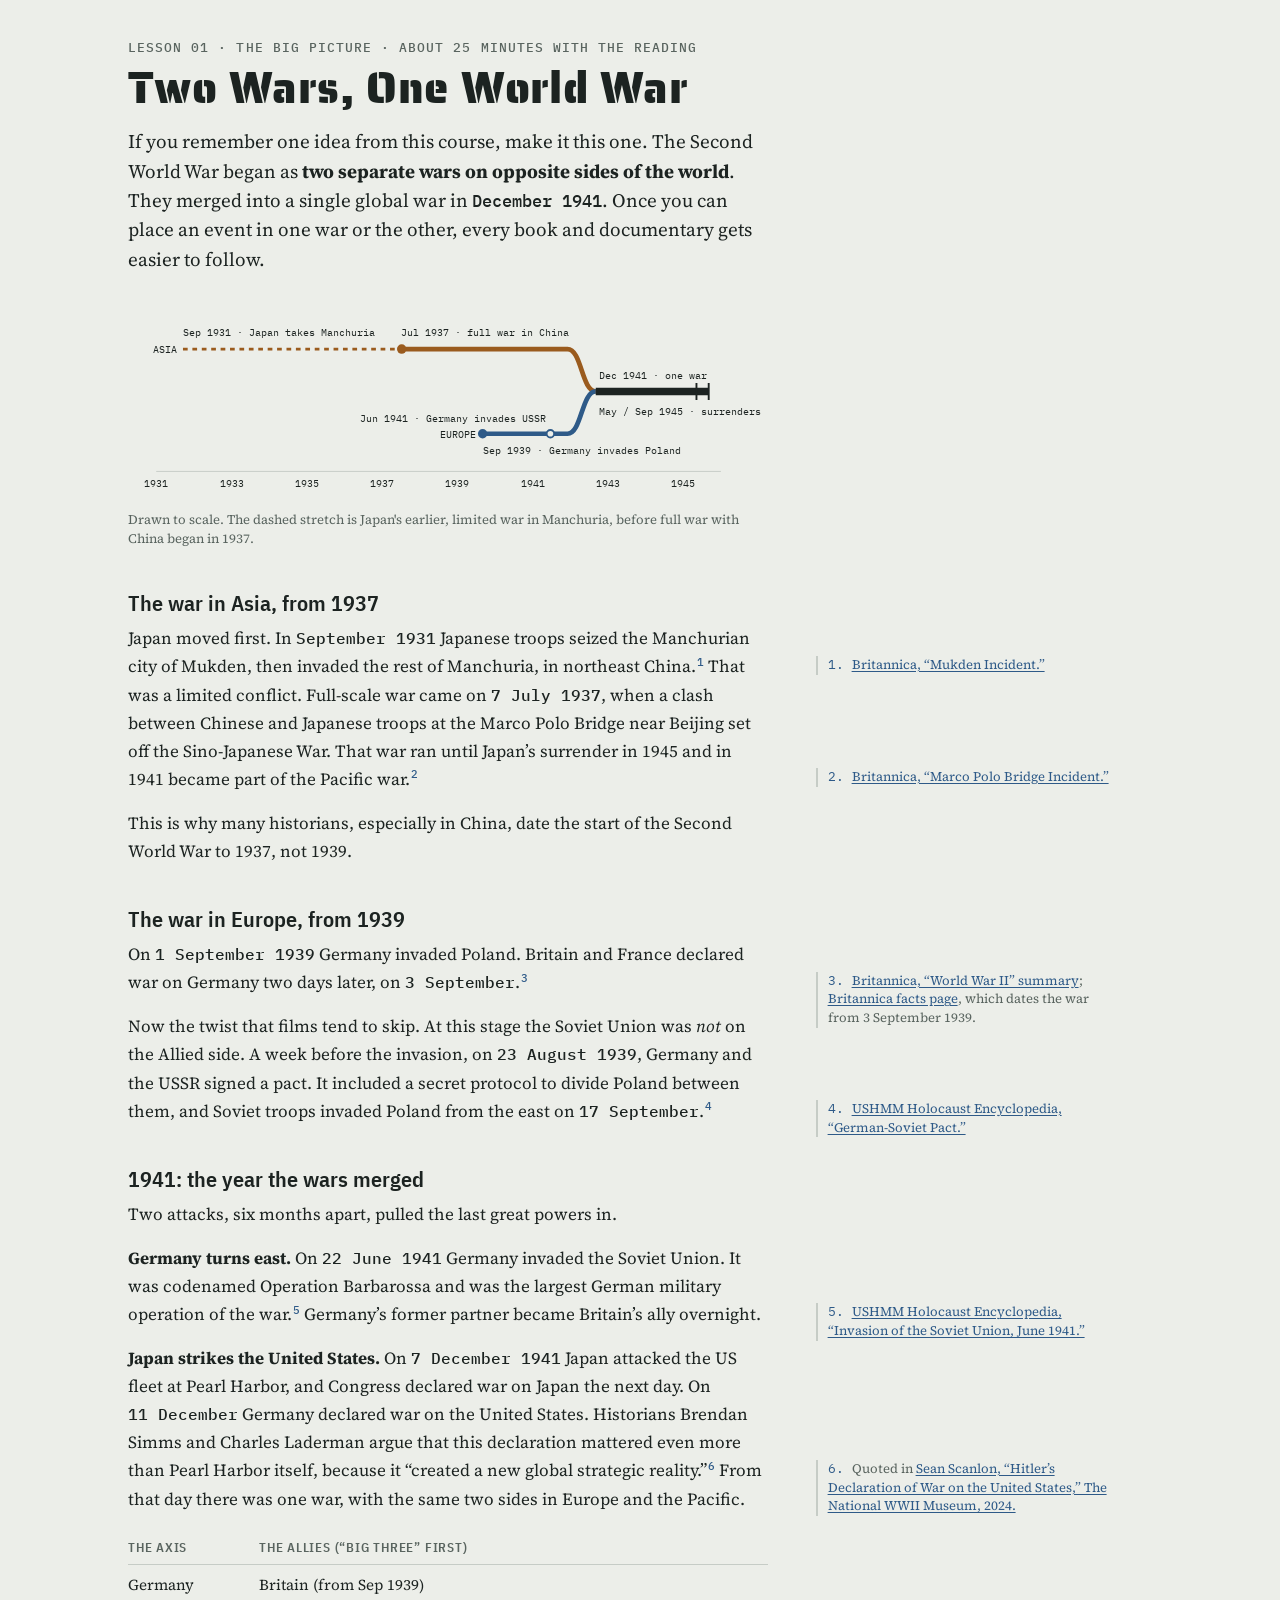
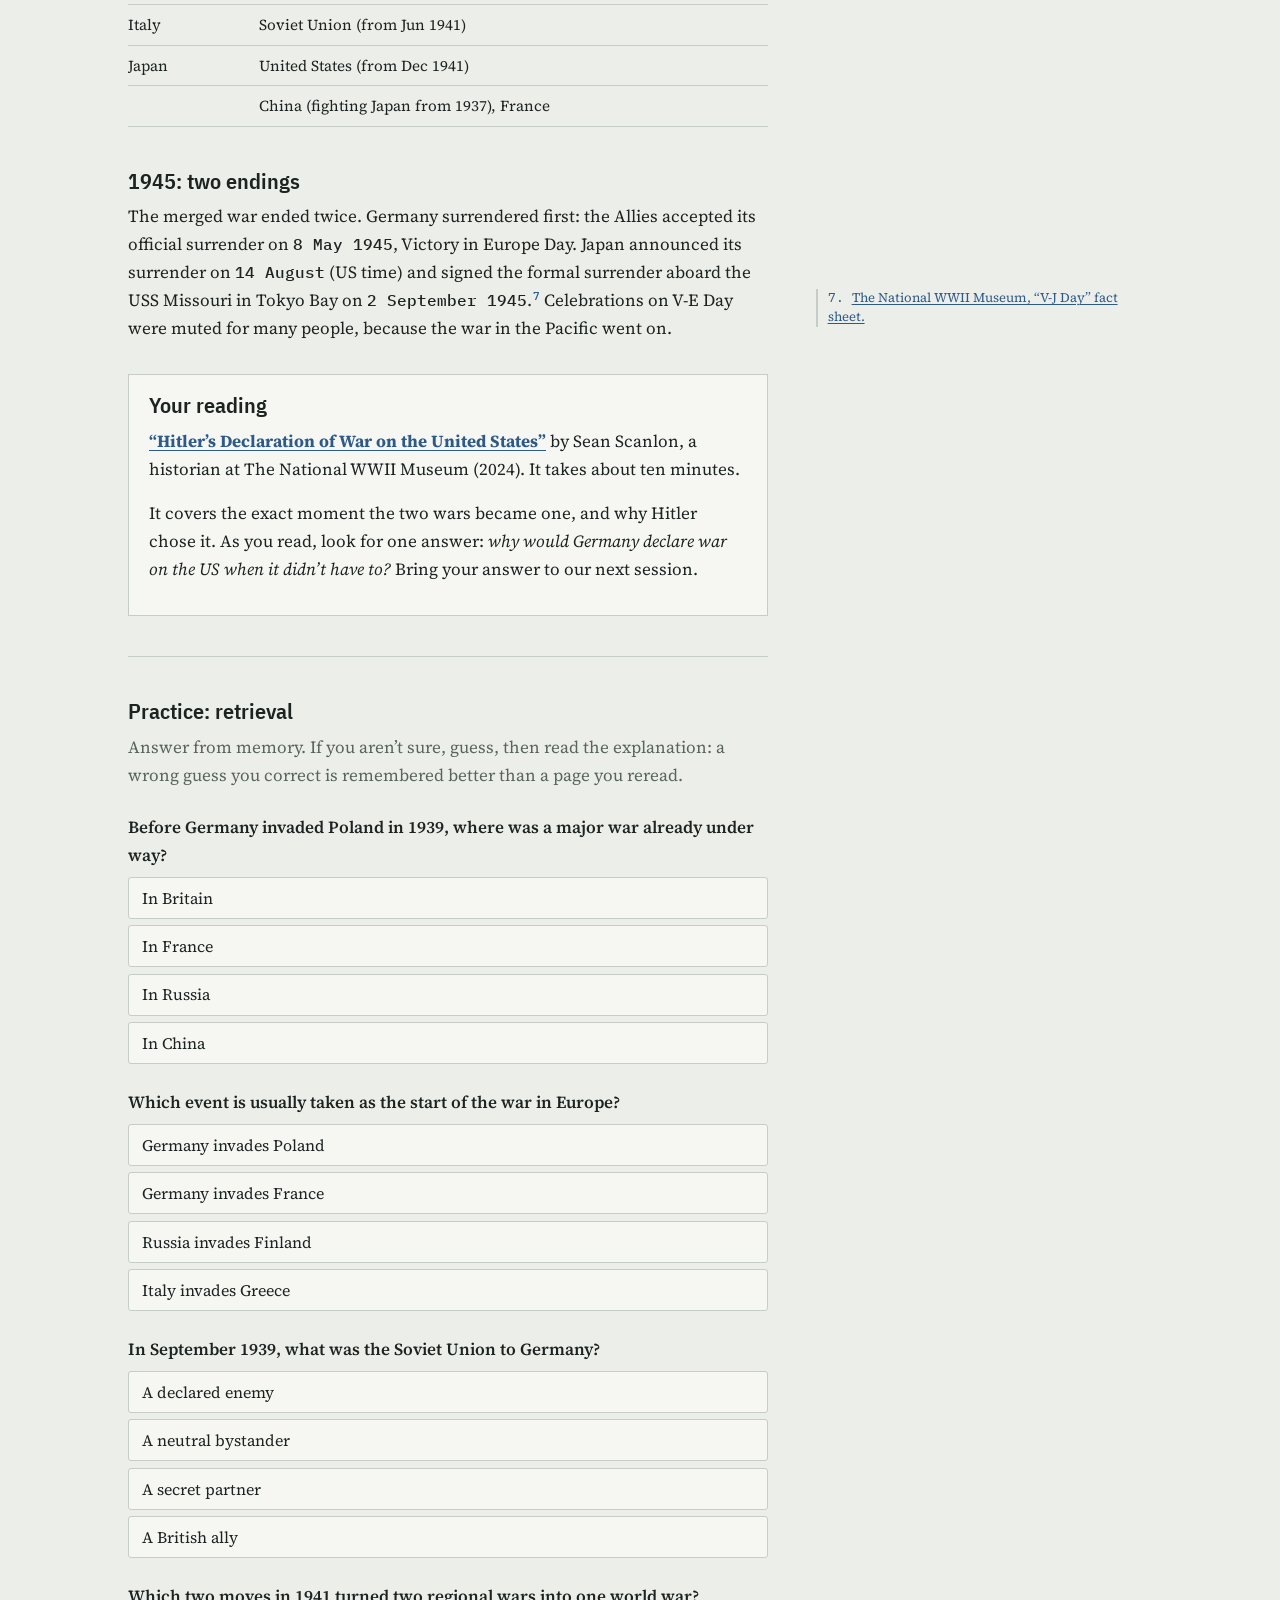
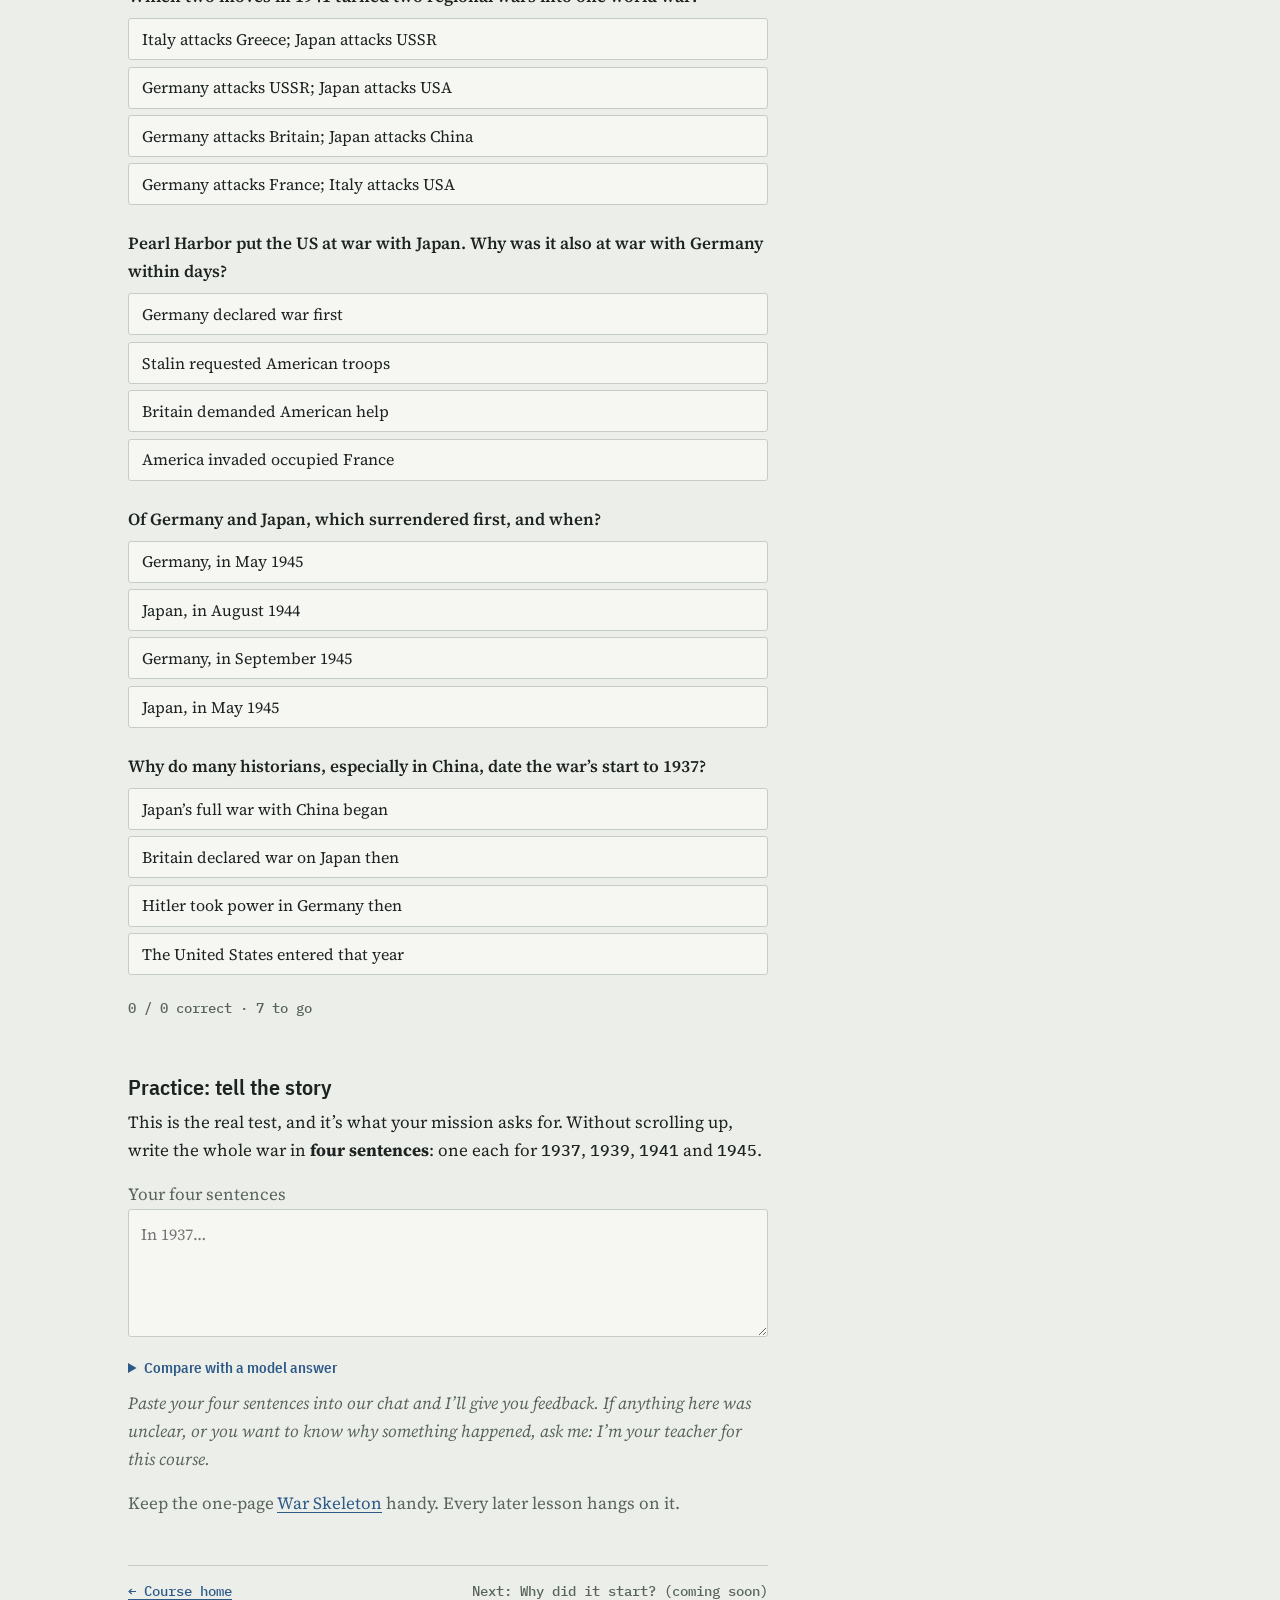
==== lessons/0001-two-wars-one-world-war.html @ a51e7aad "Set up WWII teaching workspace and lesson 1: Two Wars, One World War Co-Authored-By: Claude Opus 5.5" ====
<!doctype html>
<html lang="en">
<head>
<meta charset="utf-8">
<meta name="viewport" content="width=device-width, initial-scale=1, viewport-fit=cover">
<title>Two Wars, One World War</title>
<link rel="stylesheet" href="../assets/style.css">
</head>
<body>
<div class="wrap">
<article>

<p class="eyebrow">Lesson 01 · The big picture · about 25 minutes with the reading</p>
<h1>Two Wars, One World War</h1>

<p class="lead">If you remember one idea from this course, make it this one. The Second World War began as <strong>two separate wars on opposite sides of the world</strong>. They merged into a single global war in <span class="date">December 1941</span>. Once you can place an event in one war or the other, every book and documentary gets easier to follow.</p>

<figure>
<div class="scroll">
<svg viewBox="0 0 680 205" width="100%" role="img" aria-labelledby="tl-title tl-desc" style="min-width:560px">
  <title id="tl-title">Two wars merging</title>
  <desc id="tl-desc">A timeline from 1931 to 1945. The war in Asia starts in 1931 and becomes full war in 1937. The war in Europe starts in 1939. In December 1941 the two lines merge into one, which ends with surrenders in May and September 1945.</desc>
  <g font-size="11">
    <!-- x = 30 + (year - 1931) * 40 -->
    <path d="M58.4,50 H290.8" stroke="var(--asia)" stroke-width="3" stroke-dasharray="5 5" fill="none"/>
    <path d="M290.8,50 H467 C482,50 482,95 497,95" stroke="var(--asia)" stroke-width="5" fill="none"/>
    <path d="M376.8,140 H467 C482,140 482,95 497,95" stroke="var(--europe)" stroke-width="5" fill="none"/>
    <path d="M497,95 H617" stroke="var(--ink)" stroke-width="8" fill="none"/>
    <circle cx="290.8" cy="50" r="5" fill="var(--asia)"/>
    <circle cx="376.8" cy="140" r="5" fill="var(--europe)"/>
    <circle cx="448.8" cy="140" r="4" fill="var(--paper)" stroke="var(--europe)" stroke-width="2"/>
    <path d="M604,86 V104 M617,86 V104" stroke="var(--ink)" stroke-width="2" fill="none"/>

    <text x="52" y="54" text-anchor="end" fill="var(--asia)">ASIA</text>
    <text x="370" y="144" text-anchor="end" fill="var(--europe)">EUROPE</text>
    <text x="58" y="36">Sep 1931 · Japan takes Manchuria</text>
    <text x="290" y="36">Jul 1937 · full war in China</text>
    <text x="377" y="162">Sep 1939 · Germany invades Poland</text>
    <text x="444" y="128" text-anchor="end">Jun 1941 · Germany invades USSR</text>
    <text x="500" y="82">Dec 1941 · one war</text>
    <text x="500" y="120">May / Sep 1945 · surrenders</text>

    <path d="M30,180 H630" stroke="var(--rule)" stroke-width="1" fill="none"/>
    <g fill="var(--muted)" text-anchor="middle">
      <text x="30" y="197" fill="var(--muted)">1931</text><text x="110" y="197" fill="var(--muted)">1933</text>
      <text x="190" y="197" fill="var(--muted)">1935</text><text x="270" y="197" fill="var(--muted)">1937</text>
      <text x="350" y="197" fill="var(--muted)">1939</text><text x="430" y="197" fill="var(--muted)">1941</text>
      <text x="510" y="197" fill="var(--muted)">1943</text><text x="590" y="197" fill="var(--muted)">1945</text>
    </g>
  </g>
</svg>
</div>
<figcaption>Drawn to scale. The dashed stretch is Japan's earlier, limited war in Manchuria, before full war with China began in 1937.</figcaption>
</figure>

<h2>The war in Asia, from 1937</h2>
<p>Japan moved first. In <span class="date">September 1931</span> Japanese troops seized the Manchurian city of Mukden, then invaded the rest of Manchuria, in northeast China.<label class="sn-ref"></label><span class="sn"><a href="https://www.britannica.com/event/Mukden-Incident">Britannica, “Mukden Incident.”</a></span> That was a limited conflict. Full-scale war came on <span class="date">7 July 1937</span>, when a clash between Chinese and Japanese troops at the Marco Polo Bridge near Beijing set off the Sino-Japanese War. That war ran until Japan’s surrender in 1945 and in 1941 became part of the Pacific war.<label class="sn-ref"></label><span class="sn"><a href="https://www.britannica.com/event/Marco-Polo-Bridge-Incident">Britannica, “Marco Polo Bridge Incident.”</a></span></p>
<p>This is why many historians, especially in China, date the start of the Second World War to 1937, not 1939.</p>

<h2>The war in Europe, from 1939</h2>
<p>On <span class="date">1 September 1939</span> Germany invaded Poland. Britain and France declared war on Germany two days later, on <span class="date">3 September</span>.<label class="sn-ref"></label><span class="sn"><a href="https://www.britannica.com/summary/World-War-II">Britannica, “World War II” summary</a>; <a href="https://www.britannica.com/facts/World-War-II">Britannica facts page</a>, which dates the war from 3 September 1939.</span></p>
<p>Now the twist that films tend to skip. At this stage the Soviet Union was <em>not</em> on the Allied side. A week before the invasion, on <span class="date">23 August 1939</span>, Germany and the USSR signed a pact. It included a secret protocol to divide Poland between them, and Soviet troops invaded Poland from the east on <span class="date">17 September</span>.<label class="sn-ref"></label><span class="sn"><a href="https://encyclopedia.ushmm.org/content/en/article/german-soviet-pact">USHMM Holocaust Encyclopedia, “German-Soviet Pact.”</a></span></p>

<h2>1941: the year the wars merged</h2>
<p>Two attacks, six months apart, pulled the last great powers in.</p>
<p><strong>Germany turns east.</strong> On <span class="date">22 June 1941</span> Germany invaded the Soviet Union. It was codenamed Operation Barbarossa and was the largest German military operation of the war.<label class="sn-ref"></label><span class="sn"><a href="https://encyclopedia.ushmm.org/content/en/article/invasion-of-the-soviet-union-june-1941">USHMM Holocaust Encyclopedia, “Invasion of the Soviet Union, June 1941.”</a></span> Germany’s former partner became Britain’s ally overnight.</p>
<p><strong>Japan strikes the United States.</strong> On <span class="date">7 December 1941</span> Japan attacked the US fleet at Pearl Harbor, and Congress declared war on Japan the next day. On <span class="date">11 December</span> Germany declared war on the United States. Historians Brendan Simms and Charles Laderman argue that this declaration mattered even more than Pearl Harbor itself, because it “created a new global strategic reality.”<label class="sn-ref"></label><span class="sn">Quoted in <a href="https://www.nationalww2museum.org/war/articles/hitlers-declaration-war-united-states">Sean Scanlon, “Hitler’s Declaration of War on the United States,” The National WWII Museum, 2024.</a></span> From that day there was one war, with the same two sides in Europe and the Pacific.</p>

<div class="table-scroll">
<table>
  <thead><tr><th scope="col">The Axis</th><th scope="col">The Allies (“Big Three” first)</th></tr></thead>
  <tbody>
    <tr><td>Germany</td><td>Britain (from Sep 1939)</td></tr>
    <tr><td>Italy</td><td>Soviet Union (from Jun 1941)</td></tr>
    <tr><td>Japan</td><td>United States (from Dec 1941)</td></tr>
    <tr><td></td><td>China (fighting Japan from 1937), France</td></tr>
  </tbody>
</table>
</div>

<h2>1945: two endings</h2>
<p>The merged war ended twice. Germany surrendered first: the Allies accepted its official surrender on <span class="date">8 May 1945</span>, Victory in Europe Day. Japan announced its surrender on <span class="date">14 August</span> (US time) and signed the formal surrender aboard the USS Missouri in Tokyo Bay on <span class="date">2 September 1945</span>.<label class="sn-ref"></label><span class="sn"><a href="https://www.nationalww2museum.org/sites/default/files/2017-07/vj-day-fact-sheet.pdf">The National WWII Museum, “V-J Day” fact sheet.</a></span> Celebrations on V-E Day were muted for many people, because the war in the Pacific went on.</p>

<div class="briefing">
  <h2>Your reading</h2>
  <p><a href="https://www.nationalww2museum.org/war/articles/hitlers-declaration-war-united-states"><strong>“Hitler’s Declaration of War on the United States”</strong></a> by Sean Scanlon, a historian at The National WWII Museum (2024). It takes about ten minutes.</p>
  <p>It covers the exact moment the two wars became one, and why Hitler chose it. As you read, look for one answer: <em>why would Germany declare war on the US when it didn’t have to?</em> Bring your answer to our next session.</p>
</div>

<hr>

<h2>Practice: retrieval</h2>
<p class="muted">Answer from memory. If you aren’t sure, guess, then read the explanation: a wrong guess you correct is remembered better than a page you reread.</p>

<div class="quiz">
  <div class="q">
    <p>Before Germany invaded Poland in 1939, where was a major war already under way?</p>
    <div class="opts">
      <button data-correct>In China</button>
      <button>In France</button>
      <button>In Britain</button>
      <button>In Russia</button>
    </div>
    <p class="why" hidden>Japan and China had been at full-scale war since the Marco Polo Bridge clash in July 1937.</p>
  </div>

  <div class="q">
    <p>Which event is usually taken as the start of the war in Europe?</p>
    <div class="opts">
      <button data-correct>Germany invades Poland</button>
      <button>Germany invades France</button>
      <button>Russia invades Finland</button>
      <button>Italy invades Greece</button>
    </div>
    <p class="why" hidden>Germany invaded Poland on 1 September 1939, and Britain and France declared war on 3 September.</p>
  </div>

  <div class="q">
    <p>In September 1939, what was the Soviet Union to Germany?</p>
    <div class="opts">
      <button data-correct>A secret partner</button>
      <button>A declared enemy</button>
      <button>A neutral bystander</button>
      <button>A British ally</button>
    </div>
    <p class="why" hidden>The pact of 23 August 1939 had a secret protocol to divide Poland. Soviet troops invaded from the east on 17 September.</p>
  </div>

  <div class="q">
    <p>Which two moves in 1941 turned two regional wars into one world war?</p>
    <div class="opts">
      <button data-correct>Germany attacks USSR; Japan attacks USA</button>
      <button>Germany attacks Britain; Japan attacks China</button>
      <button>Italy attacks Greece; Japan attacks USSR</button>
      <button>Germany attacks France; Italy attacks USA</button>
    </div>
    <p class="why" hidden>Operation Barbarossa (22 June) brought the USSR in on the Allied side. Pearl Harbor (7 December) brought in the United States.</p>
  </div>

  <div class="q">
    <p>Pearl Harbor put the US at war with Japan. Why was it also at war with Germany within days?</p>
    <div class="opts">
      <button data-correct>Germany declared war first</button>
      <button>America invaded occupied France</button>
      <button>Britain demanded American help</button>
      <button>Stalin requested American troops</button>
    </div>
    <p class="why" hidden>Germany declared war on the United States on 11 December 1941. The American invasion of France came in 1944.</p>
  </div>

  <div class="q">
    <p>Of Germany and Japan, which surrendered first, and when?</p>
    <div class="opts">
      <button data-correct>Germany, in May 1945</button>
      <button>Japan, in May 1945</button>
      <button>Germany, in September 1945</button>
      <button>Japan, in August 1944</button>
    </div>
    <p class="why" hidden>Germany surrendered in May 1945 (V-E Day, 8 May). Japan announced its surrender in August and signed on 2 September 1945.</p>
  </div>

  <div class="q">
    <p>Why do many historians, especially in China, date the war’s start to 1937?</p>
    <div class="opts">
      <button data-correct>Japan’s full war with China began</button>
      <button>The United States entered that year</button>
      <button>Hitler took power in Germany then</button>
      <button>Britain declared war on Japan then</button>
    </div>
    <p class="why" hidden>Full-scale war between Japan and China began in July 1937 and merged into the world war in 1941. Hitler took power in 1933, and the US entered in 1941.</p>
  </div>

  <p class="quiz-score"></p>
</div>

<h2>Practice: tell the story</h2>
<div class="recall">
  <p>This is the real test, and it’s what your mission asks for. Without scrolling up, write the whole war in <strong>four sentences</strong>: one each for <span class="date">1937</span>, <span class="date">1939</span>, <span class="date">1941</span> and <span class="date">1945</span>.</p>
  <label for="recall-0001" class="muted">Your four sentences</label>
  <textarea id="recall-0001" placeholder="In 1937…"></textarea>
  <details>
    <summary>Compare with a model answer</summary>
    <div>
      <p>In 1937 Japan, already holding Manchuria, began a full-scale war with China. In 1939 Germany invaded Poland, Britain and France declared war, and the Soviet Union, Germany’s partner for now, took eastern Poland. In 1941 Germany invaded the Soviet Union and Japan attacked Pearl Harbor, and Germany then declared war on the US, so the two wars became one. In 1945 Germany surrendered in May and Japan in August, signing on 2 September.</p>
      <p class="muted">Check yours for the four dates, the two separate starts, the merge, and the two endings. Wording doesn’t matter.</p>
    </div>
  </details>
  <p class="ask">Paste your four sentences into our chat and I’ll give you feedback. If anything here was unclear, or you want to know why something happened, ask me: I’m your teacher for this course.</p>
</div>

<p class="muted">Keep the one-page <a href="../reference/war-skeleton.html">War Skeleton</a> handy. Every later lesson hangs on it.</p>

<nav class="pager" aria-label="Lessons">
  <a href="../index.html">← Course home</a>
  <span class="muted">Next: Why did it start? (coming soon)</span>
</nav>

</article>
</div>
<script src="../assets/quiz.js"></script>
</body>
</html>
---- assets/style.css ----
/* WWII Field Course: shared stylesheet. Every lesson and reference page links this file. */
@import url("https://fonts.googleapis.com/css2?family=Saira+Stencil+One&family=Source+Serif+4:ital,opsz,wght@0,8..60,400;0,8..60,600;1,8..60,400&family=IBM+Plex+Sans+Condensed:wght@500;600&family=IBM+Plex+Mono:wght@400;500&display=swap");

/* Layout: one reading column of about 65 characters; on wide screens, sources sit in a right-hand margin (Tufte-style sidenotes). */
:root {
  --paper: #eceee9;      /* map-paper grey-green */
  --card: #f6f7f3;
  --ink: #1c2321;
  --muted: #59645f;
  --rule: #c6ccc6;
  --accent: #2e5a88;     /* plotting-table blue: links and controls */
  --asia: #9a5b1e;       /* theatre colour: Asia and the Pacific */
  --europe: #2e5a88;     /* theatre colour: Europe */
  --right: #2c7448;
  --wrong: #a3392d;

  --display: "Saira Stencil One", "Impact", "Arial Narrow", sans-serif;
  --head: "IBM Plex Sans Condensed", "Arial Narrow", "Helvetica Neue", sans-serif;
  --body: "Source Serif 4", "Georgia", "Times New Roman", serif;
  --mono: "IBM Plex Mono", "Courier New", monospace;
}
@media (prefers-color-scheme: dark) {
  :root:not([data-theme="light"]) {
    --paper: #141918; --card: #1b2221; --ink: #e2e6e2; --muted: #9ba6a1; --rule: #2f3836;
    --accent: #86acd8; --asia: #d9a362; --europe: #86acd8; --right: #6fc38e; --wrong: #e58273;
    color-scheme: dark;
  }
}
:root[data-theme="dark"] {
  --paper: #141918; --card: #1b2221; --ink: #e2e6e2; --muted: #9ba6a1; --rule: #2f3836;
  --accent: #86acd8; --asia: #d9a362; --europe: #86acd8; --right: #6fc38e; --wrong: #e58273;
  color-scheme: dark;
}

* { box-sizing: border-box; }
body {
  margin: 0;
  background: var(--paper);
  color: var(--ink);
  font: 400 1.0625rem/1.65 var(--body);
  padding-block: 2.5rem 4rem;
  padding-left: max(16px, env(safe-area-inset-left, 0px));
  padding-right: max(16px, env(safe-area-inset-right, 0px));
}
.wrap { max-width: 64rem; margin: 0 auto; }
article { max-width: 40rem; counter-reset: sn; }

a { color: var(--accent); text-underline-offset: 0.18em; }
a:focus-visible, button:focus-visible, summary:focus-visible, textarea:focus-visible {
  outline: 2px solid var(--accent); outline-offset: 2px;
}

/* Type scale: 0.8125 / 1.0625 / 1.375 / 2.75rem */
.eyebrow {
  font: 500 0.8125rem/1.3 var(--mono);
  letter-spacing: 0.08em; text-transform: uppercase; color: var(--muted);
  margin: 0 0 0.5rem;
}
h1 {
  font: 400 2.75rem/1.05 var(--display);
  letter-spacing: 0.01em; margin: 0 0 1rem; text-wrap: balance;
}
h2 {
  font: 600 1.375rem/1.25 var(--head);
  margin: 2.5rem 0 0.5rem; text-wrap: balance;
}
h3 { font: 600 1.0625rem/1.3 var(--head); margin: 1.5rem 0 0.25rem; }
p { margin: 0 0 1rem; }
.lead { font-size: 1.1875rem; line-height: 1.55; }
.date { font: 500 0.92em var(--mono); white-space: nowrap; }
.muted { color: var(--muted); }
hr { border: 0; border-top: 1px solid var(--rule); margin: 2.5rem 0; }

/* Sidenotes: <label class="sn-ref"></label><span class="sn">source</span> */
.sn-ref { counter-increment: sn; }
.sn-ref::after {
  content: counter(sn); font: 500 0.7rem var(--mono); vertical-align: super;
  color: var(--accent); margin-left: 1px;
}
.sn {
  display: block; font: 400 0.8125rem/1.45 var(--body); color: var(--muted);
  border-left: 2px solid var(--rule); padding-left: 0.6rem; margin: 0.25rem 0 0.9rem;
}
.sn::before { content: counter(sn) ". "; font-family: var(--mono); color: var(--accent); }
@media (min-width: 1100px) {
  .sn { float: right; clear: right; width: 19rem; margin: 0.2rem -22rem 1rem 0; }
}

/* Figures */
figure { margin: 1.75rem 0; }
figure .scroll { overflow-x: auto; }
figcaption { font: 400 0.8125rem/1.45 var(--body); color: var(--muted); margin-top: 0.5rem; }
svg text { font-family: var(--mono); fill: var(--ink); }

/* Tables */
.table-scroll { overflow-x: auto; margin: 1.25rem 0; }
table { border-collapse: collapse; width: 100%; font-size: 0.95rem; }
th { font: 600 0.8125rem/1.3 var(--head); text-transform: uppercase; letter-spacing: 0.06em; text-align: left; color: var(--muted); }
th, td { padding: 0.45rem 0.75rem 0.45rem 0; border-bottom: 1px solid var(--rule); vertical-align: top; }
td.date { font-variant-numeric: tabular-nums; }

/* Callouts: the briefing box (primary source) and the ask-Claude note */
.briefing {
  background: var(--card); border: 1px solid var(--rule); padding: 1rem 1.25rem; margin: 2rem 0;
}
.briefing h2 { margin-top: 0; }
.ask { font-style: italic; color: var(--muted); }

/* Quiz (assets/quiz.js) */
.quiz { display: grid; gap: 1.5rem; margin: 1.5rem 0; }
.q > p:first-child { font-weight: 600; margin-bottom: 0.5rem; }
.q .opts { display: grid; gap: 0.4rem; }
.q button {
  font: 400 1rem/1.4 var(--body); color: var(--ink); text-align: left;
  background: var(--card); border: 1px solid var(--rule); border-radius: 3px;
  padding: 0.55rem 0.8rem; cursor: pointer;
}
.q button:hover:not(:disabled) { border-color: var(--accent); }
.q button:disabled { cursor: default; }
.q button.is-right { border-color: var(--right); box-shadow: inset 4px 0 0 var(--right); }
.q button.is-wrong { border-color: var(--wrong); box-shadow: inset 4px 0 0 var(--wrong); }
.q .why { font-size: 0.95rem; margin: 0.6rem 0 0; }
.q .why strong { font-family: var(--head); }
.q .why.ok strong { color: var(--right); }
.q .why.no strong { color: var(--wrong); }
.quiz-score { font: 500 0.875rem var(--mono); color: var(--muted); }

/* Free recall: textarea, then reveal a model answer */
.recall textarea {
  width: 100%; min-height: 8rem; font: 400 1rem/1.5 var(--body); color: var(--ink);
  background: var(--card); border: 1px solid var(--rule); border-radius: 3px; padding: 0.75rem;
}
details { margin: 0.75rem 0; }
summary { cursor: pointer; font: 600 0.95rem var(--head); color: var(--accent); }
details > div { padding: 0.5rem 0 0 0.9rem; border-left: 2px solid var(--rule); margin-top: 0.5rem; }

/* Lesson navigation */
.pager { display: flex; flex-wrap: wrap; justify-content: space-between; gap: 0.75rem; font: 500 0.875rem var(--mono); margin-top: 3rem; padding-top: 1rem; border-top: 1px solid var(--rule); }

/* Course index */
.toc { list-style: none; padding: 0; margin: 1rem 0; display: grid; gap: 0.75rem; }
.toc li { display: grid; grid-template-columns: 3.25rem 1fr; gap: 0.75rem; align-items: baseline; }
.toc .num { font: 400 1.375rem var(--display); color: var(--muted); }
.toc .soon { color: var(--muted); }

@media print {
  body { background: #fff; color: #000; padding: 0; }
  .sn { float: none; width: auto; margin: 0.25rem 0 0.75rem; }
  .quiz button { break-inside: avoid; }
  .pager { display: none; }
}
@media (prefers-reduced-motion: reduce) { * { transition: none !important; } }
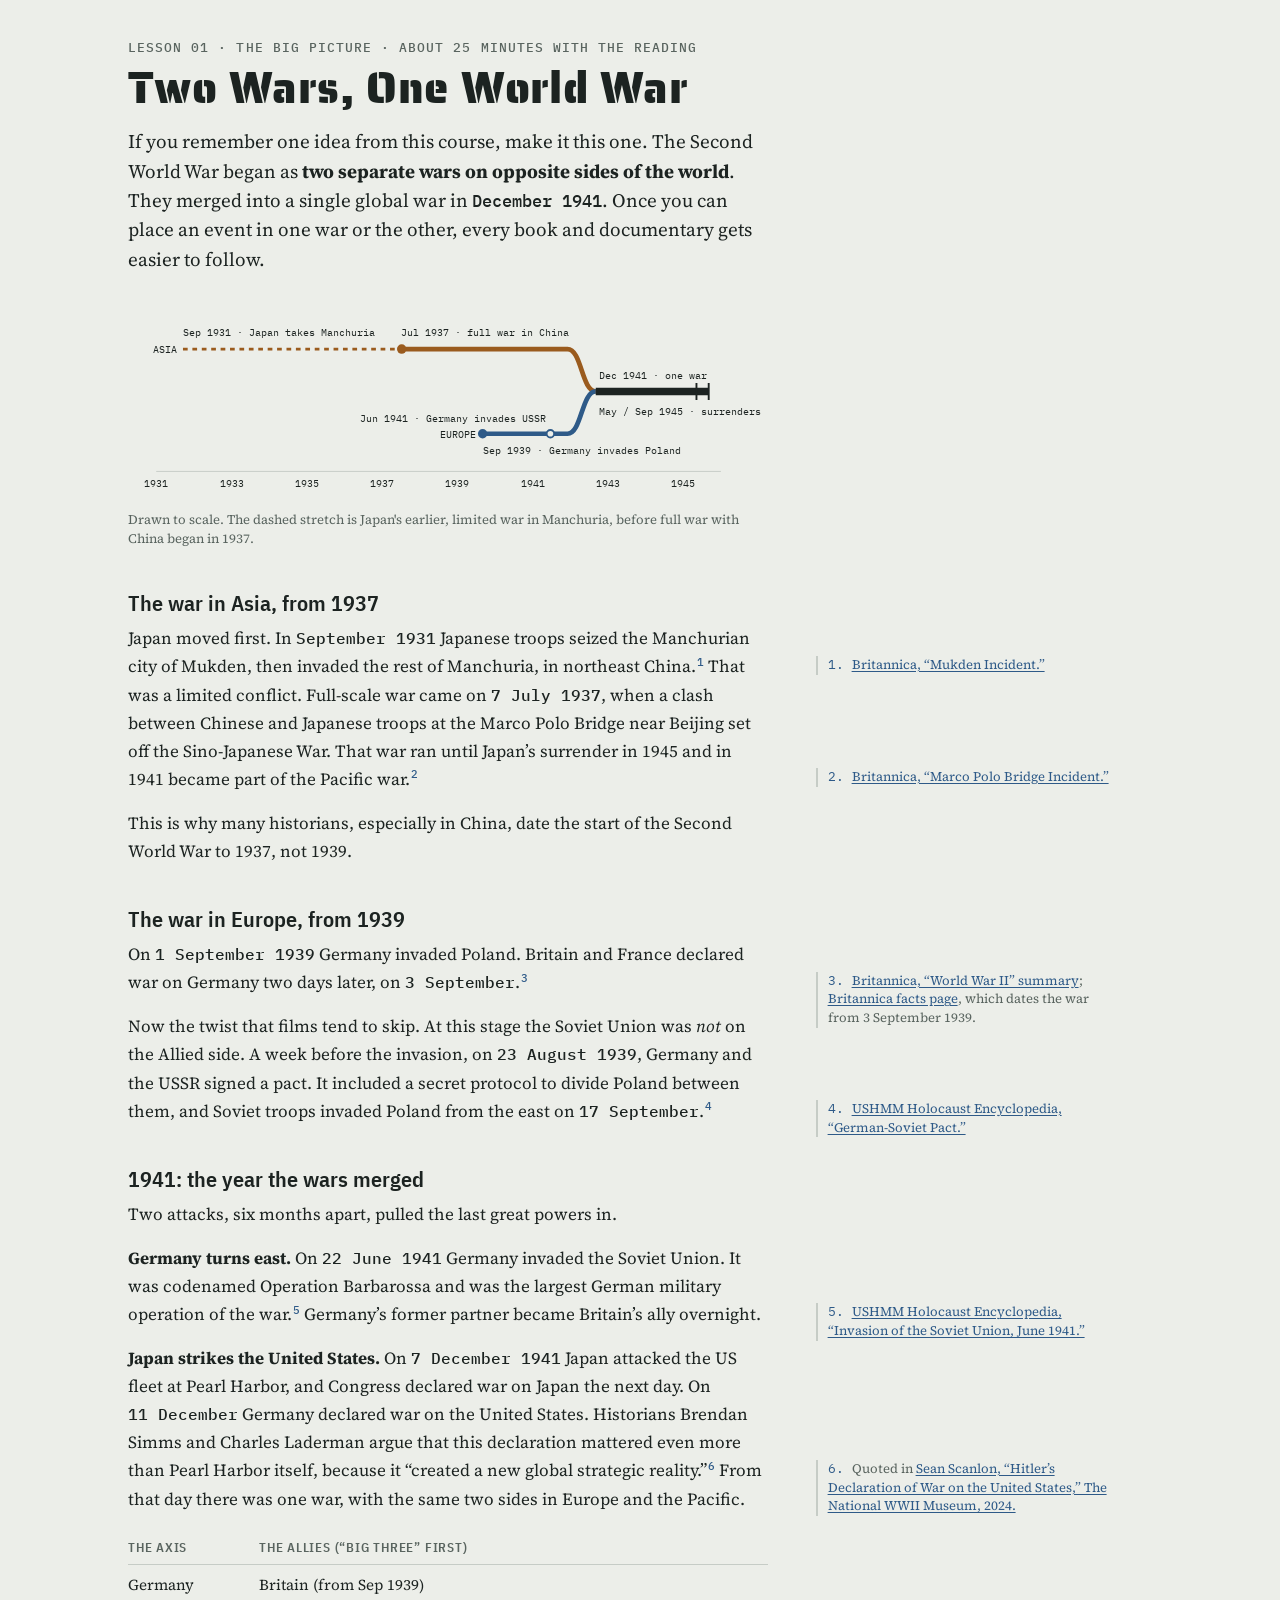
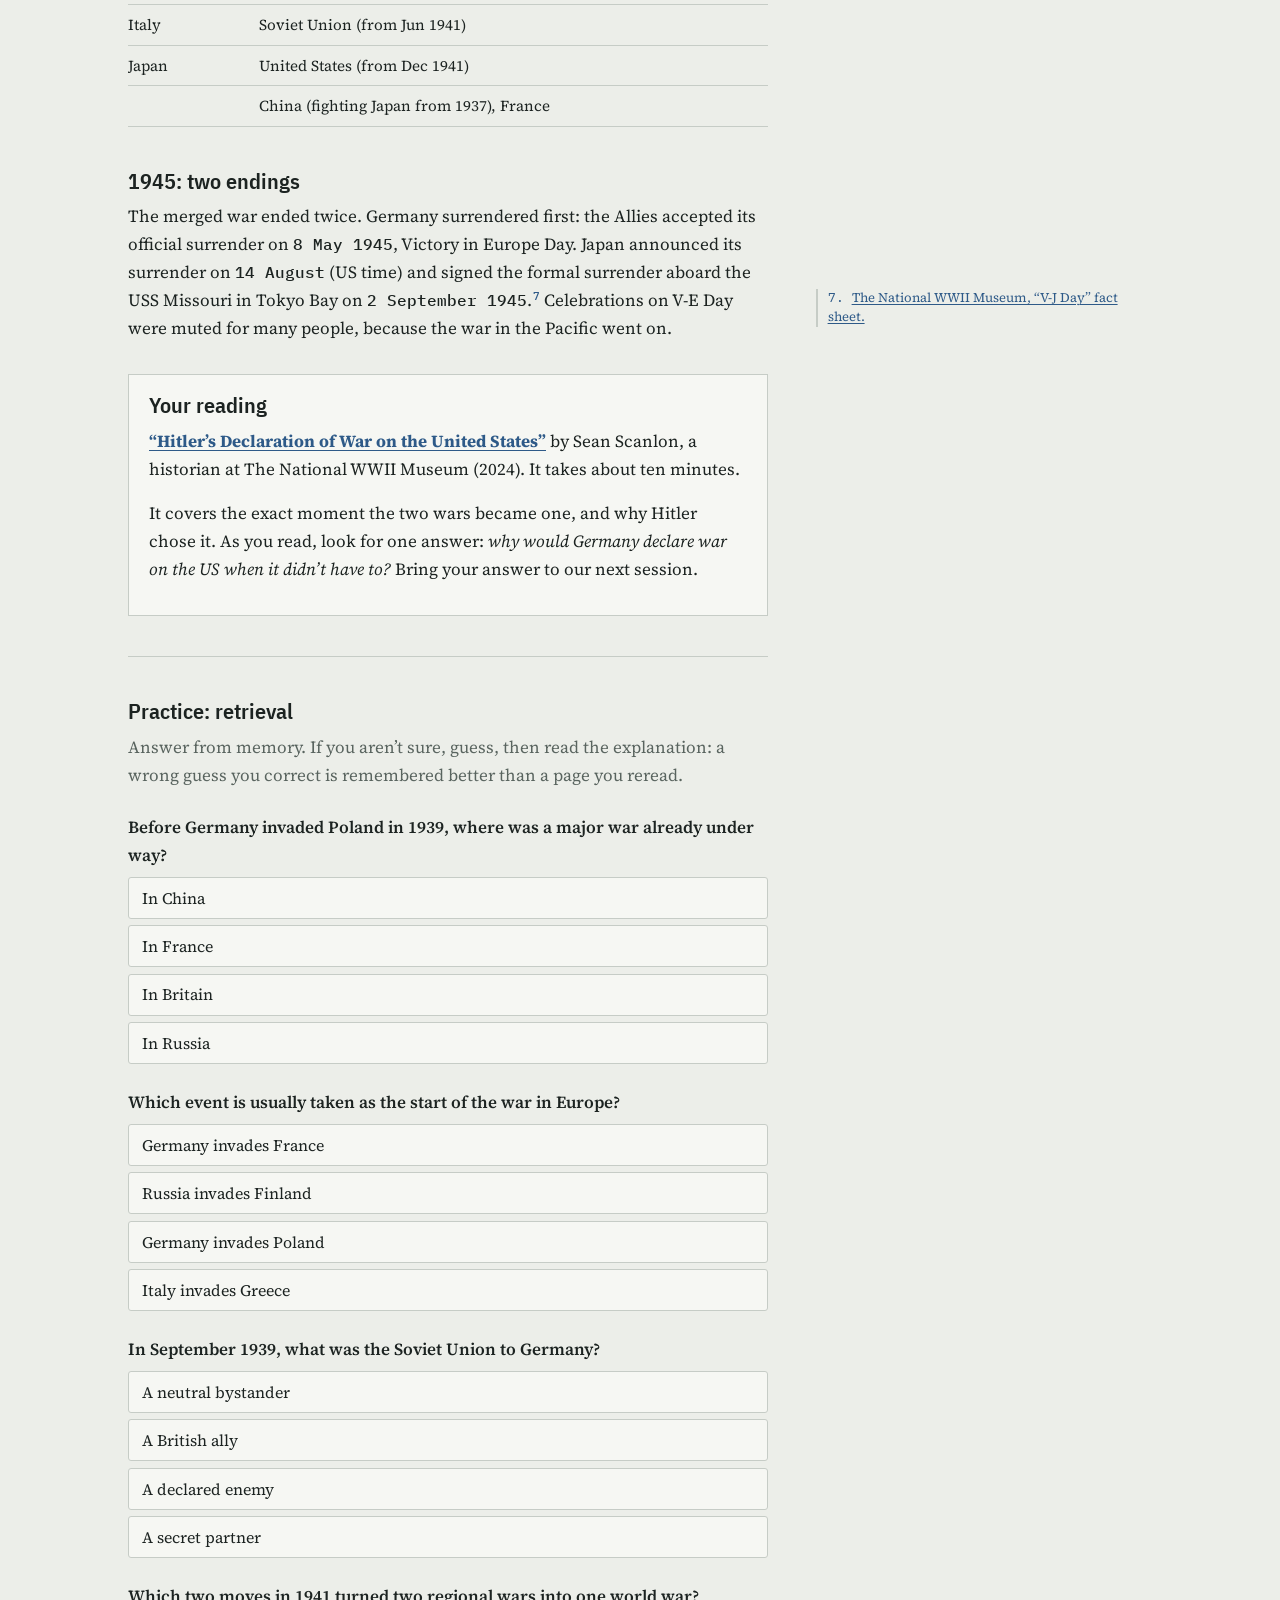
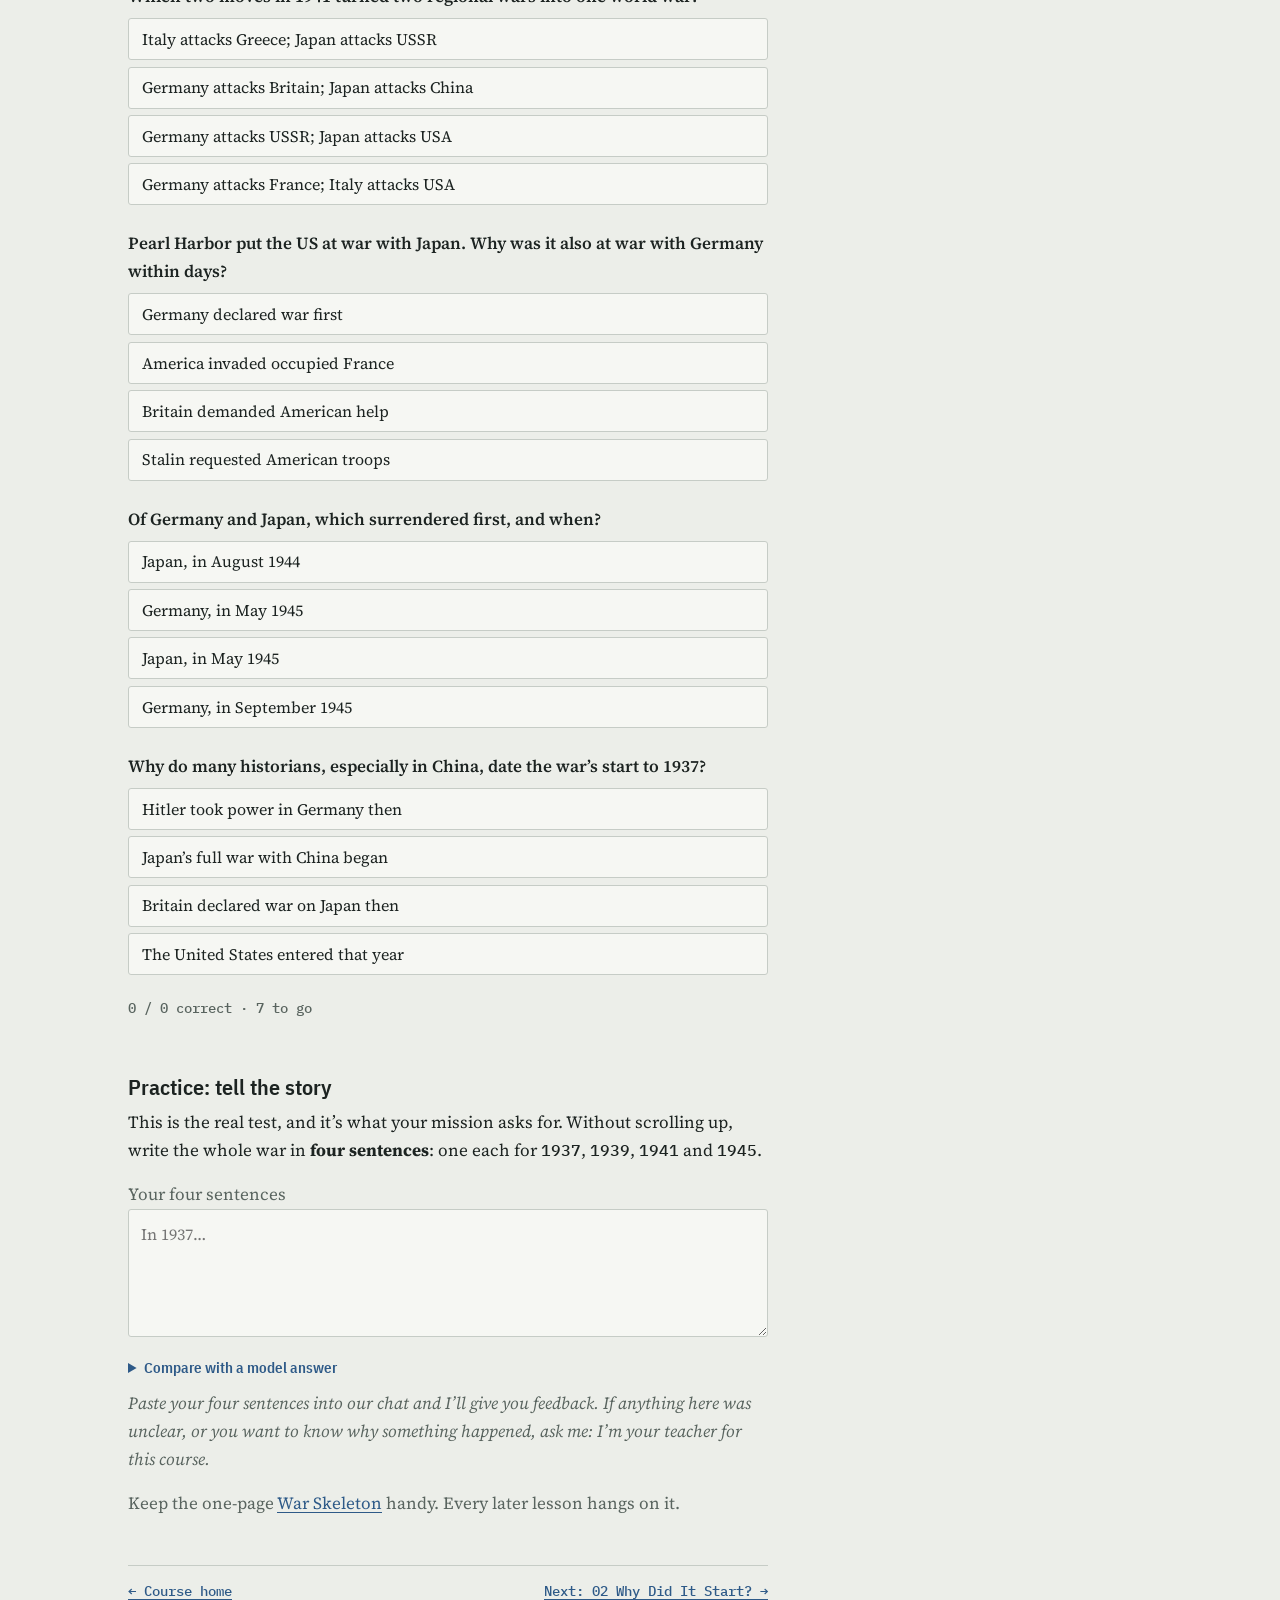
==== commit d9021c9e: "Add lesson 2 (Why Did It Start?) and the glossary Co-Authored-By: Claude Opus 5.5 <noreply@anthropic" ====
--- a/lessons/0001-two-wars-one-world-war.html
+++ b/lessons/0001-two-wars-one-world-war.html
@@ -192,7 +192,7 @@
 
 <nav class="pager" aria-label="Lessons">
   <a href="../index.html">← Course home</a>
-  <span class="muted">Next: Why did it start? (coming soon)</span>
+  <a href="0002-why-did-it-start.html">Next: 02 Why Did It Start? →</a>
 </nav>
 
 </article>
